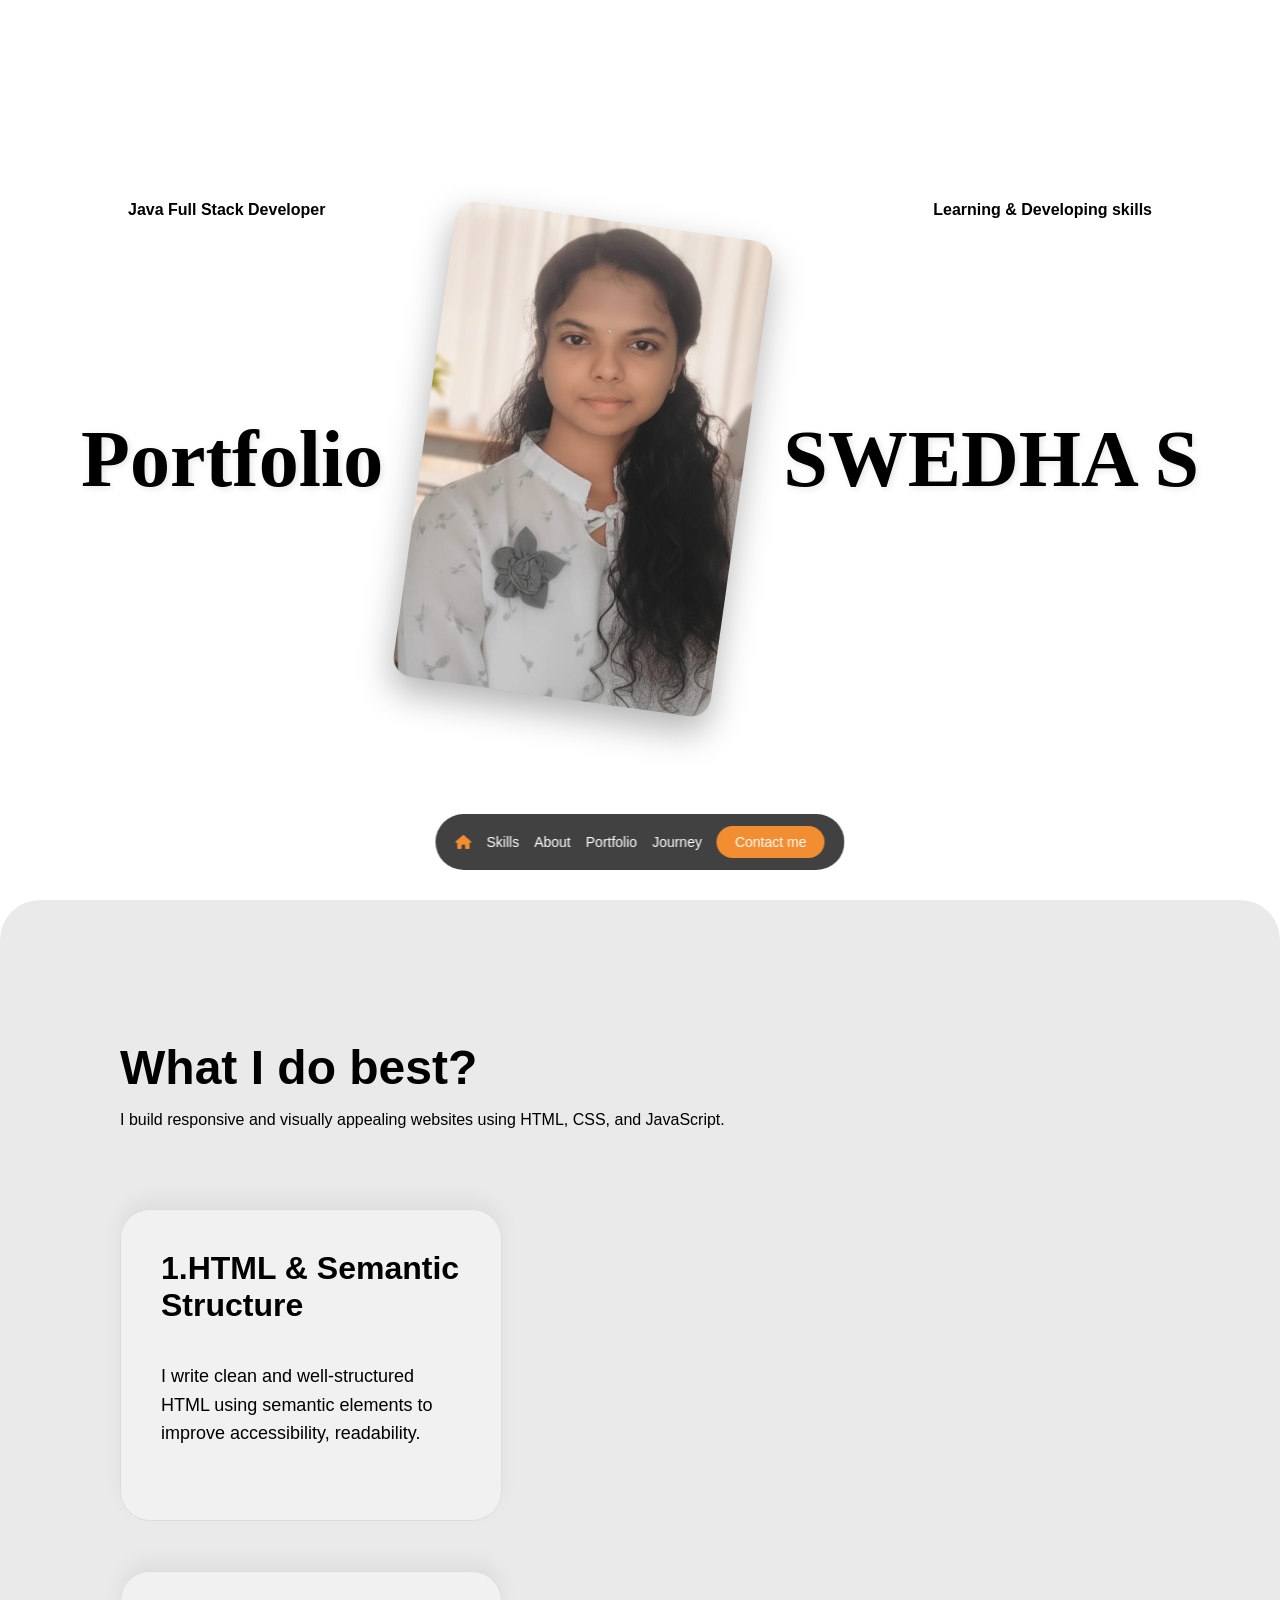
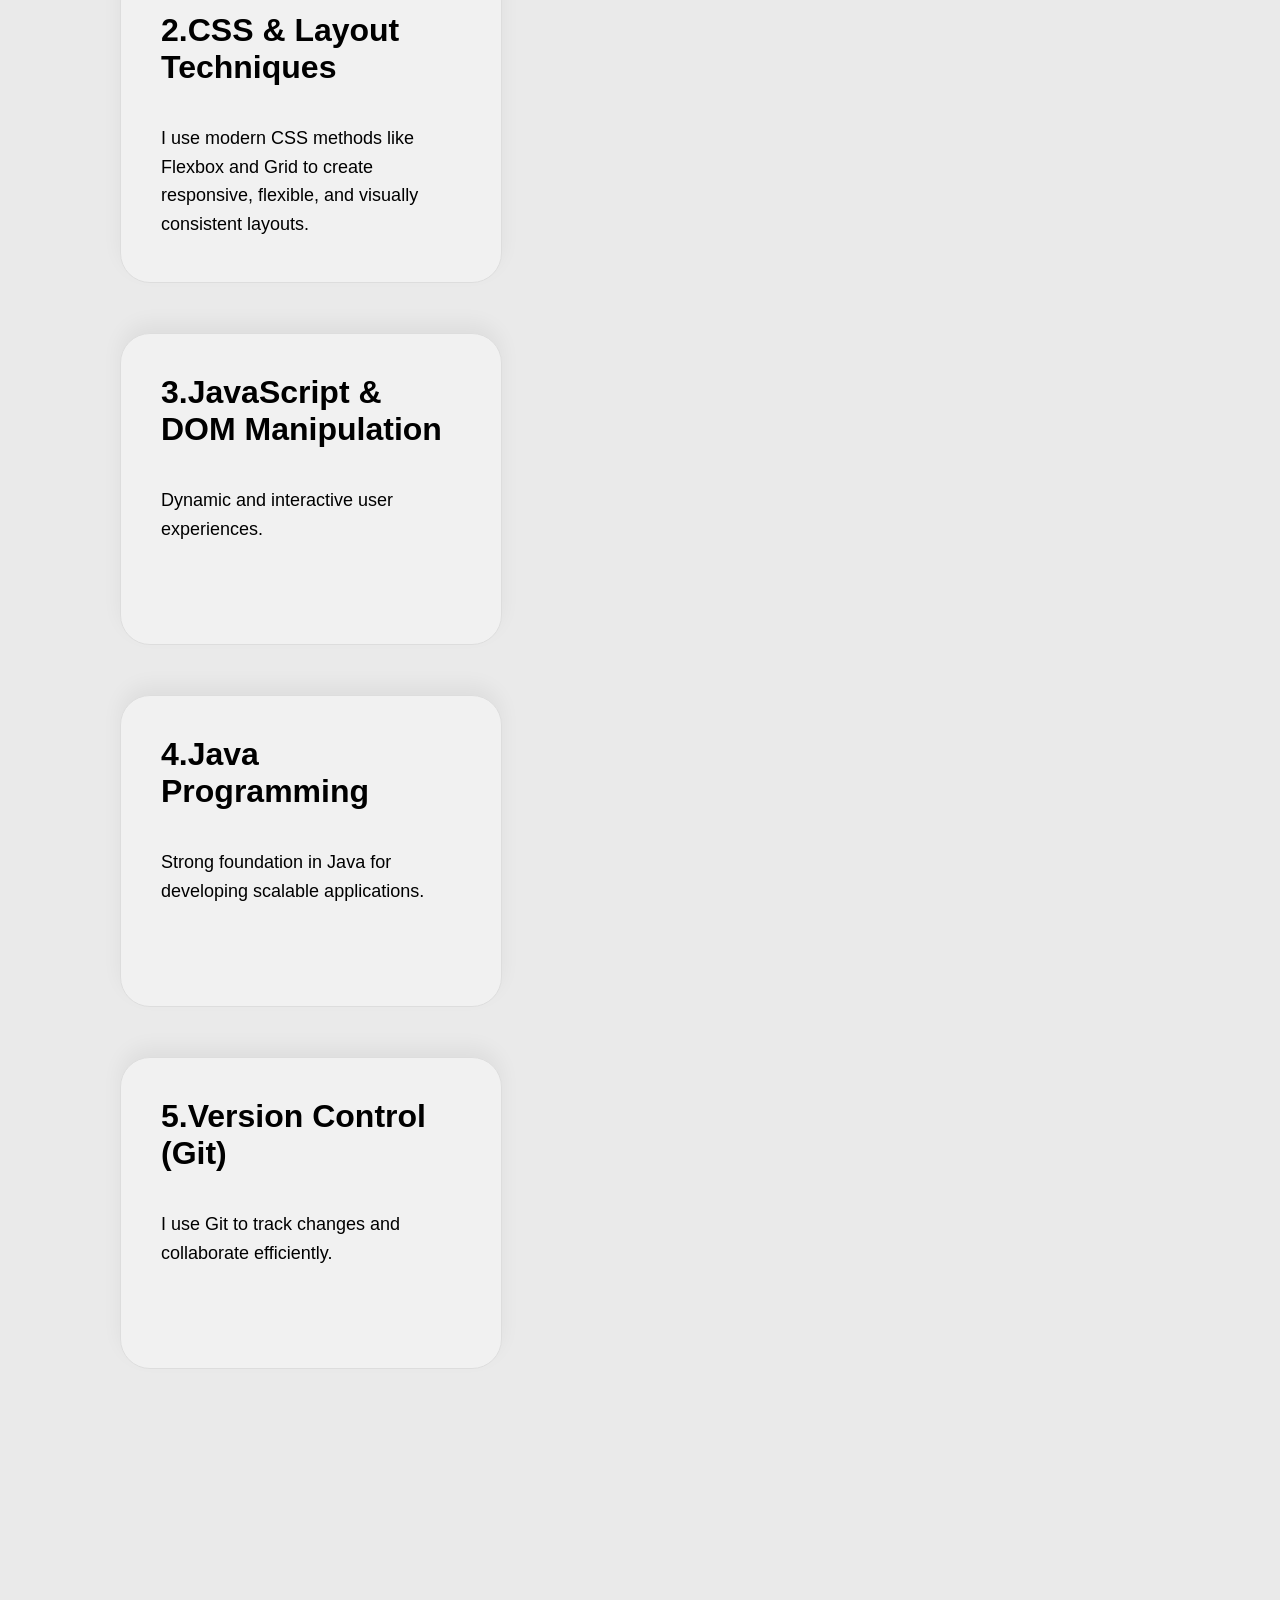
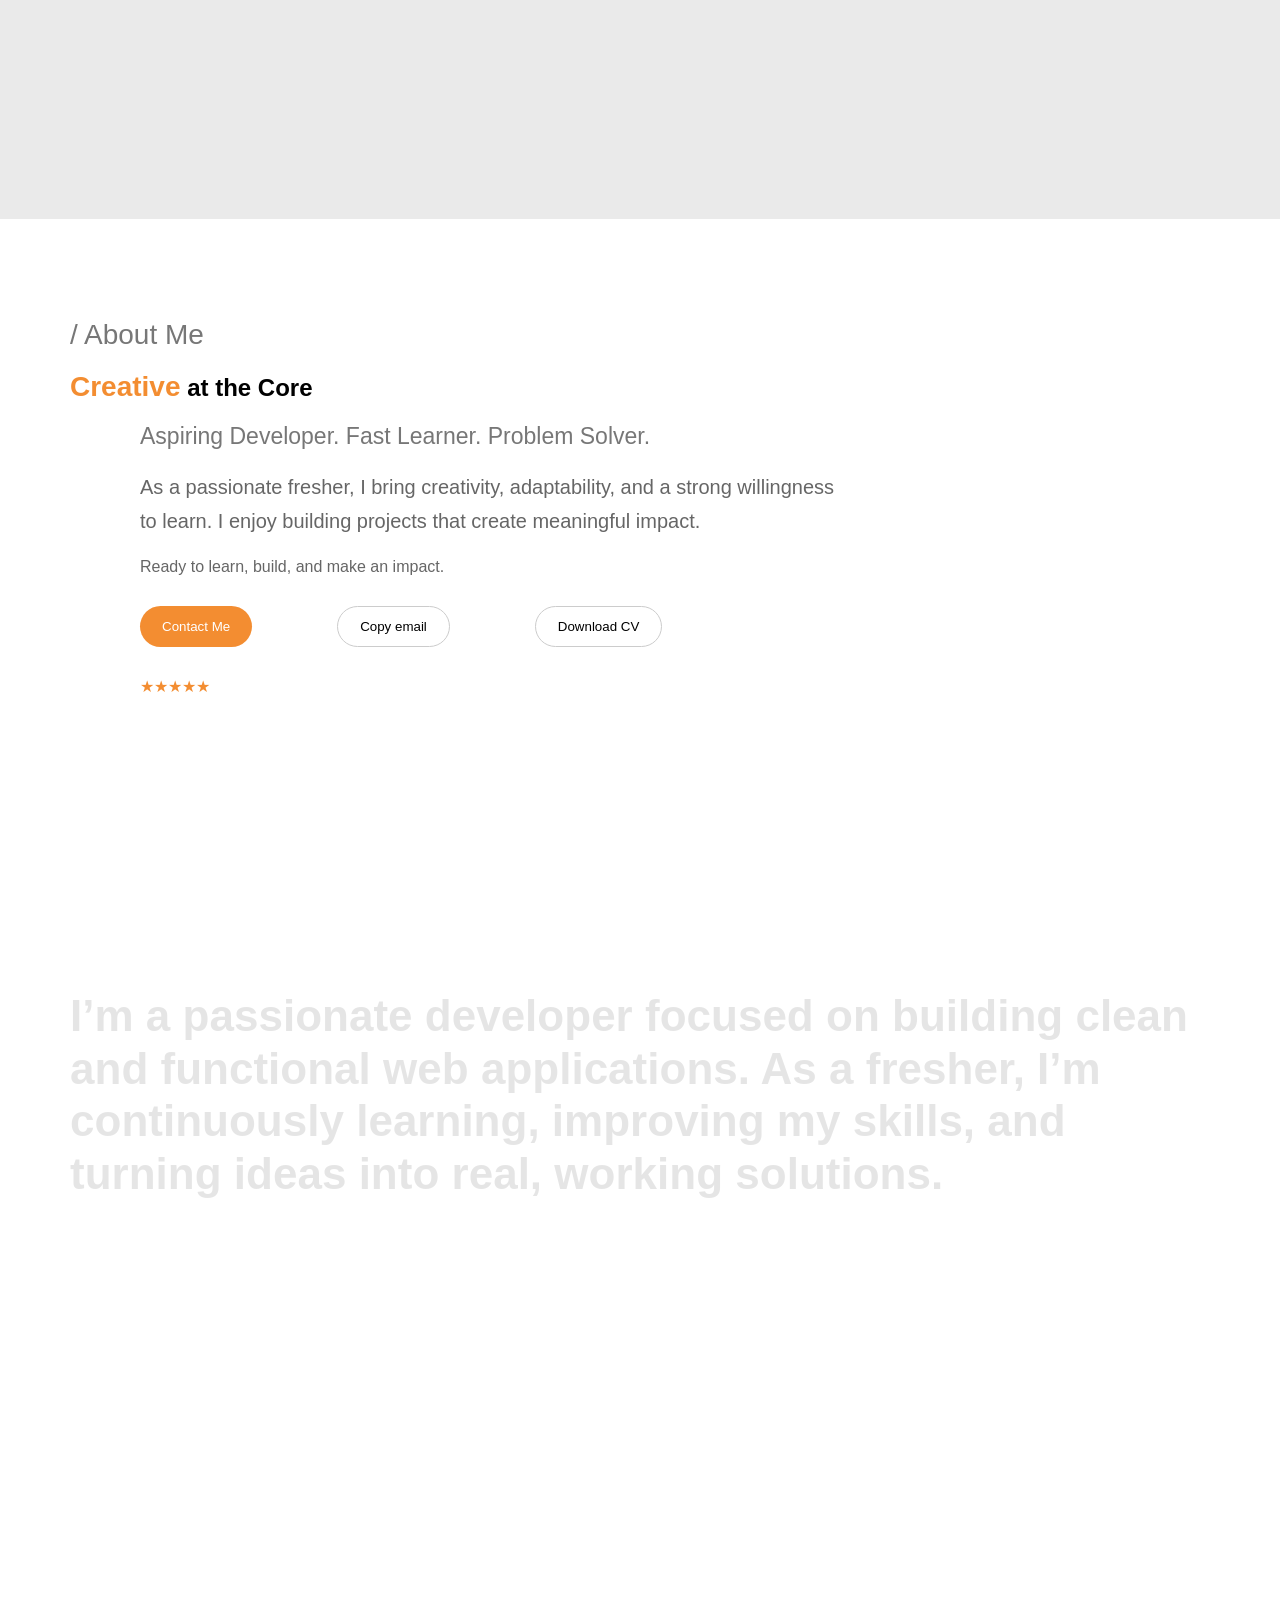
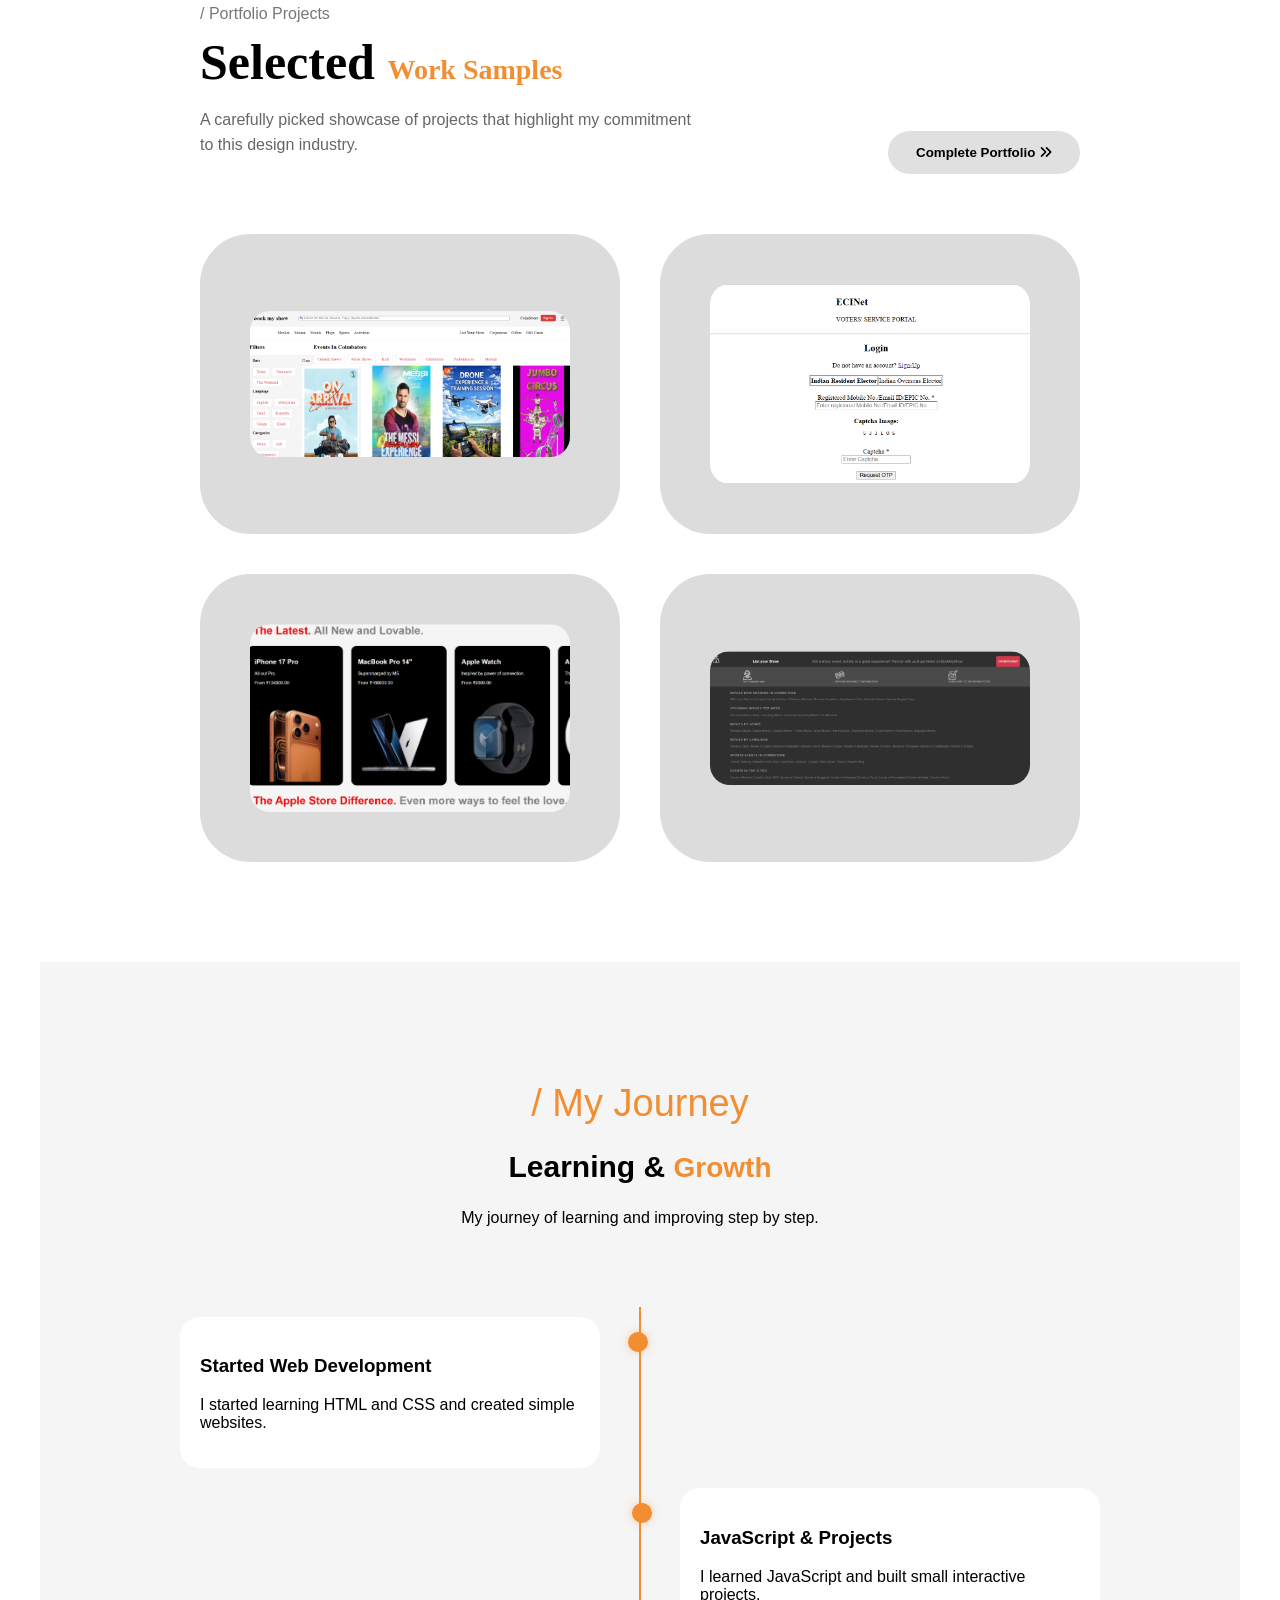
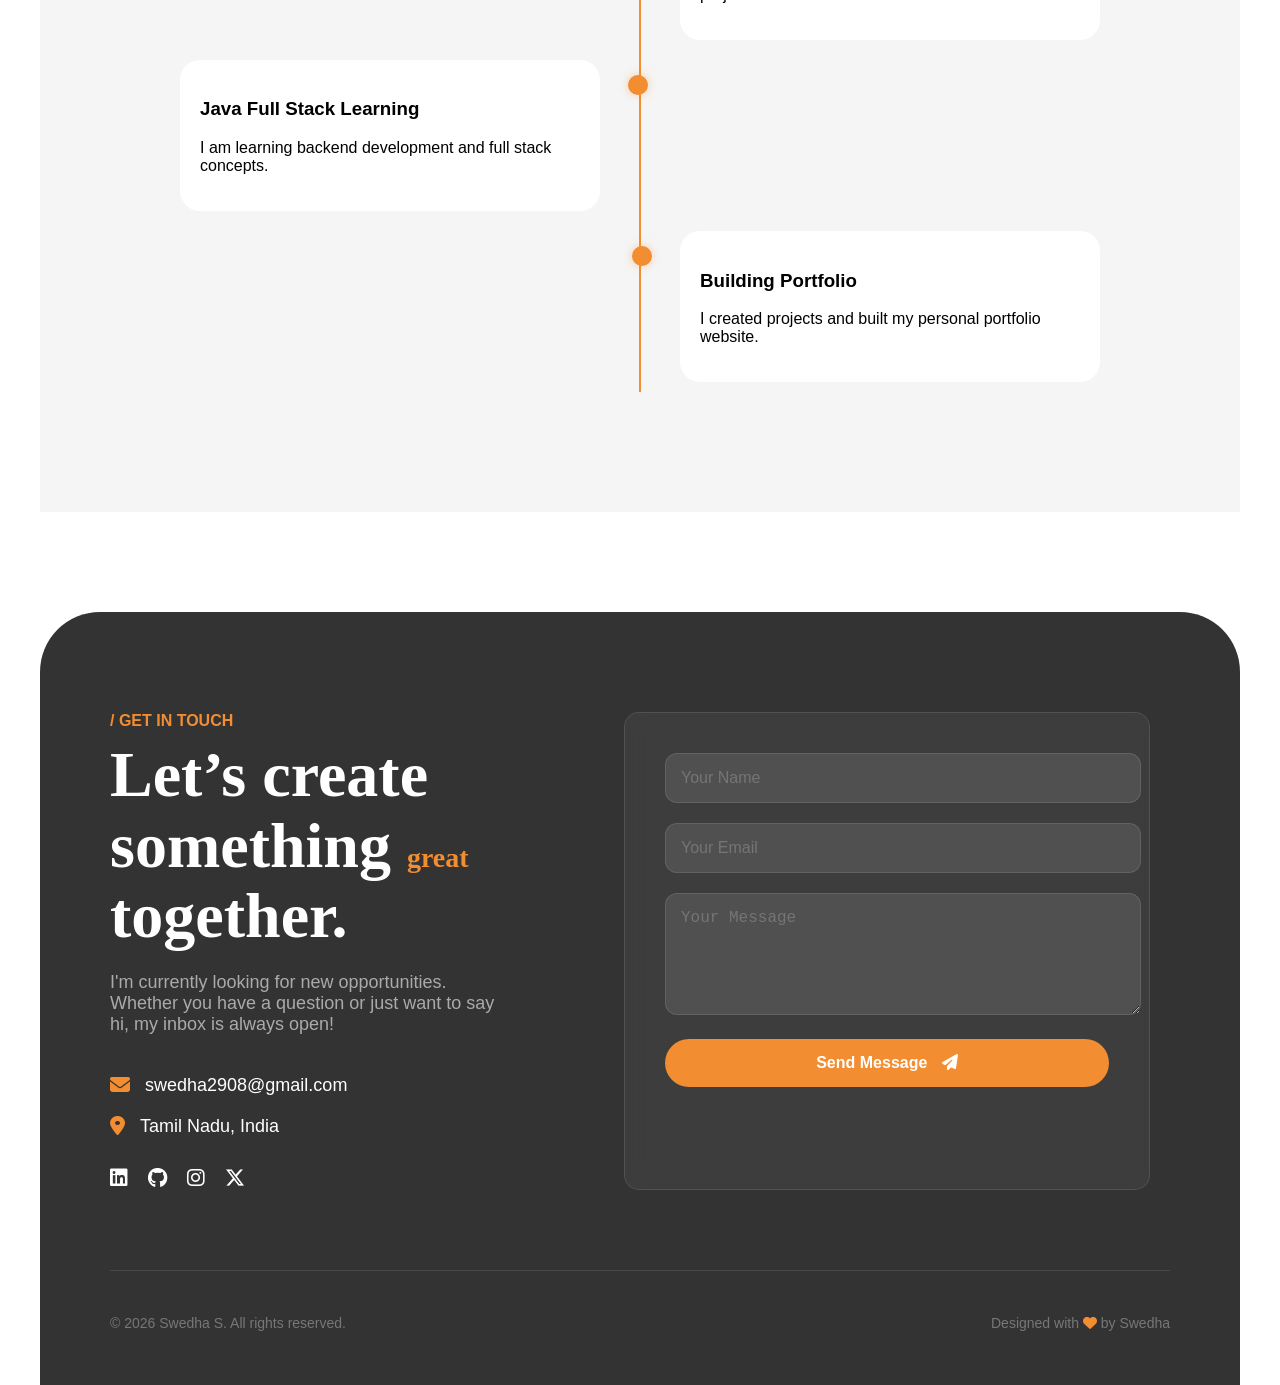
==== index.html @ 0324256f "change name to index" ====
<!DOCTYPE html>
<html lang="en">

<head>
    <meta charset="UTF-8">
    <meta name="viewport" content="width=device-width, initial-scale=1.0">
    <title>Portfolio | Swedha S</title>
    <link rel="stylesheet" href="https://cdnjs.cloudflare.com/ajax/libs/font-awesome/6.5.0/css/all.min.css">
    <link rel="stylesheet" href="Portfolio.css">
</head>

<body>

    <nav>
        <a href=""><i class="fa-solid fa-house" style="color:#f38d31;"></i></a>
        <a href="#skills-container">Skills</a>
        <a href="#about-section">About</a>
        <a href="#projects-section">Portfolio</a>
        <a href="#journey-section">Journey</a>
        <a href="#contact-section" class="contact">Contact me</a>
    </nav>

    <div id="hero">
        <video autoplay muted loop class="bg-video">
            <source src="bgvideo.mp4" type="video/mp4">
        </video>
        <div class="top">
            <span>Java Full Stack Developer</span>
            <span>Learning & Developing skills</span>
        </div>

        <div class="row">
            <h1>Portfolio</h1>
            <div id="box">
                <div class="card-inner">
                    <div class="card-front">
                        <img src="profile.jpg" alt="Profile">
                    </div>
                    <div class="card-back">
                        <video autoplay muted loop playsinline>
                            <source src="video.mp4" type="video/mp4">
                        </video>
                    </div>
                </div>
            </div>
            <h1>SWEDHA S</h1>
        </div>
    </div>

    <div id="skills-container">
        <div class="intro-text">
            <h2>What I do best?</h2>
            <p>I build responsive and visually appealing websites using HTML, CSS, and JavaScript.</p>
        </div>

        <div class="card">
            <h3>1.HTML & Semantic Structure</h3>
            <p>I write clean and well-structured HTML using semantic elements to improve accessibility, readability.</p>
        </div>
        <div class="card">
            <h3>2.CSS & Layout Techniques</h3>
            <p>I use modern CSS methods like Flexbox and Grid to create responsive, flexible, and visually consistent
                layouts.</p>
        </div>
        <div class="card">
            <h3>3.JavaScript & DOM Manipulation</h3>
            <p>Dynamic and interactive user experiences.</p>
        </div>
        <div class="card">
            <h3>4.Java Programming</h3>
            <p>Strong foundation in Java for developing scalable applications.</p>
        </div>
        <div class="card">
            <h3>5.Version Control (Git)</h3>
            <p>I use Git to track changes and collaborate efficiently.</p>
        </div>

        <div style="height: 300px;"></div>
    </div>

    <div id="about-section">
        <div class="about-small">/ About Me</div>
        <h2><span class="orange">Creative</span> at the Core</h2>
        <div class="about-sub">Aspiring Developer. Fast Learner. Problem Solver.</div>
        <p class="about-desc">
            As a passionate fresher, I bring creativity, adaptability, and a strong willingness to learn.
            I enjoy building projects that create meaningful impact.
        </p>
        <p class="about-last">Ready to learn, build, and make an impact.</p>
        <div class="about-buttons">
            <button class="primary-btn">Contact Me</button>
            <button class="outline-btn">Copy email</button>
            <button class="outline-btn">Download CV</button>
        </div>
        <div class="stars">★★★★★</div>
    </div>

    <div class="reveal-container">
        <p class="reveal-text" id="revealText">
            I’m a passionate developer focused on building clean and functional web applications.
            As a fresher, I’m continuously learning, improving my skills, and turning ideas into real, working
            solutions.
        </p>
    </div>

    <div id="projects-section">
        <div class="projects-header">
            <div>
                <div style="color: #777; margin-bottom: 10px; font-weight: 500;">/ Portfolio Projects</div>
                <h2>Selected <span class="orange">Work Samples</span></h2>
                <p style="color: #666; max-width: 500px; line-height: 1.6;">A carefully picked showcase of projects that
                    highlight my commitment to this design industry.</p>
            </div>
            <button class="projects-btn">Complete Portfolio <i class="fa-solid fa-angles-right"></i></button>
        </div>

        <div class="projects-grid">
            <div class="project-card"><img src="img3.png" alt="Work Sample"></div>
            <div class="project-card"><img src="img2.png" alt="Work Sample"></div>
            <div class="project-card"><img src="img1.png" alt="Work Sample"></div>
            <div class="project-card"><img src="img4.png" alt="Work Sample"></div>
        </div>
    </div>

    <div id="journey-section">
        <div class="journey-header">
            <div style="color: #f38d31; font-size: 38px; margin-bottom: 10px;">/ My Journey</div>
            <h2>Learning & <span class="orange">Growth</span></h2>
            <p>My journey of learning and improving step by step.</p>
        </div>

        <div class="timeline" id="mainTimeline">
            <div class="timeline-item left">
                <div class="circle"></div>
                <div class="content">
                    <h3>Started Web Development</h3>
                    <p>I started learning HTML and CSS and created simple websites.</p>
                </div>
            </div>

            <div class="timeline-item right">
                <div class="circle"></div>
                <div class="content">
                    <h3>JavaScript & Projects</h3>
                    <p>I learned JavaScript and built small interactive projects.</p>
                </div>
            </div>

            <div class="timeline-item left">
                <div class="circle"></div>
                <div class="content">
                    <h3>Java Full Stack Learning</h3>
                    <p>I am learning backend development and full stack concepts.</p>
                </div>
            </div>

            <div class="timeline-item right">
                <div class="circle"></div>
                <div class="content">
                    <h3>Building Portfolio</h3>
                    <p>I created projects and built my personal portfolio website.</p>
                </div>
            </div>
        </div>
    </div>

    <footer id="contact-section">
        <div class="contact-container">
            <div class="contact-info">
                <div style="color: #f38d31; font-weight: 600; margin-bottom: 10px;">/ GET IN TOUCH</div>
                <h2>Let’s create something <span class="orange">great</span> together.</h2>
                <p>I'm currently looking for new opportunities. Whether you have a question or just want to say hi, my
                    inbox is always open!</p>

                <ul class="contact-details">
                    <li><i class="fa-solid fa-envelope"></i> swedha2908@gmail.com</li>
                    <li><i class="fa-solid fa-location-dot"></i> Tamil Nadu, India</li>
                </ul>

                <div class="social-links" style="margin-top: 30px;">
                    <a href="#"><i class="fa-brands fa-linkedin"></i></a>
                    <a href="#"><i class="fa-brands fa-github"></i></a>
                    <a href="#"><i class="fa-brands fa-instagram"></i></a>
                    <a href="#"><i class="fa-brands fa-x-twitter"></i></a>
                </div>
            </div>

            <div class="contact-form">
                <form>
                    <div class="form-group">
                        <input type="text" placeholder="Your Name" required>
                    </div>
                    <div class="form-group">
                        <input type="email" placeholder="Your Email" required>
                    </div>
                    <div class="form-group">
                        <textarea rows="5" placeholder="Your Message" required></textarea>
                    </div>
                    <button type="submit" class="submit-btn">Send Message <i class="fa-solid fa-paper-plane"
                            style="margin-left: 10px;"></i></button>
                </form>
            </div>
        </div>

        <div class="footer-bottom">
            <p>&copy; 2026 Swedha S. All rights reserved.</p>
            <p>Designed with <i class="fa-solid fa-heart" style="color: #f38d31;"></i> by Swedha</p>
        </div>
    </footer>

    <script>
        //profile
        const box = document.getElementById("box");
        const inner = box.querySelector(".card-inner");
        // REVEAL SETUP (OUTSIDE SCROLL)
        const revealContainer = document.querySelector(".reveal-container");
        const revealText = document.getElementById("revealText");

        // PRE-PROCESS REVEAL TEXT(run only once)
        const originalText = revealText.textContent.trim();
        revealText.innerHTML = originalText.split("").map(char => `<span>${char}</span>`).join("");
        const characters = revealText.querySelectorAll("span");

        // ================= SCROLL =================
        window.addEventListener("scroll", () => {
            const s = window.scrollY;
            const stopPoint = 600;

            // PROFILE BOX ANIMATION
            const progress = Math.min(s / stopPoint, 1);
            const furtherProgress = Math.max(0, (s - stopPoint) / 1200);
            const revealTop = revealContainer.offsetTop;
            const maxTravelY = revealTop - (window.innerHeight / 2) - 250;

            const x = progress * 400;
            const y = Math.min((progress * 650) + (furtherProgress * 1200), maxTravelY);
            const scale = 1 - (progress * 0.4);
            const rotateZ = 8 - (progress * 8);
            const flipY = Math.min(furtherProgress * 400, 180);

            box.style.transform = `translate(${x}px, ${y}px) scale(${scale}) rotate(${rotateZ}deg)`;
            inner.style.transform = `rotateY(${flipY}deg)`;

            // TEXT REVEAL LOGIC
            const containerStart = revealTop - 500;
            const containerRange = revealContainer.offsetHeight;
            let revealPercent = (s - containerStart) / (containerRange * 0.7);
            revealPercent = Math.max(0, Math.min(1, revealPercent));

            const charsToHighlight = Math.floor(revealPercent * characters.length);
            characters.forEach((char, index) => {
                if (index < charsToHighlight) char.classList.add("active");
                else char.classList.remove("active");
            });
        });
    </script>

</body>

</html>
---- Portfolio.css ----
body {
     margin: 0;
     font-family: 'Segoe UI', Arial, sans-serif;
     background-color: white;
     overflow-x: hidden;
 }

 /* NAVIGATION */
 nav {
     position: fixed;
     bottom: 30px;
     left: 50%;
     transform: translateX(-50%);
     background: rgba(45, 45, 45, 0.9);
     backdrop-filter: blur(10px);
     padding: 12px 20px;
     border-radius: 50px;
     z-index: 1000;
     display: flex;
     align-items: center;
     gap: 15px;
 }

 nav a {
     color: white;
     text-decoration: none;
     font-size: 14px;
     font-weight: 500;
 }

 .contact {
     background: #f38d31;
     padding: 8px 18px;
     border-radius: 20px;
 }

 /* HERO SECTION */
 #hero {
     height: 100vh;
     display: flex;
     justify-content: center;
     align-items: center;
     flex-direction: column;
     position: relative;
     z-index: 10;
 }

 .bg-video {
     position: absolute;
     top: 50%;
     left: 50%;
     transform: translate(-50%, -50%);
     width: 100%;
     height: 100%;
     object-fit: cover;
     z-index: -1;
 }

 .top {
     position: static; 
     top: 25%;
     width: 80%;
     display: flex;
     justify-content: space-between;
     font-weight: bold;
 }

 h1 {
     font-family: Georgia, serif;
     text-shadow: 2px 2px 6px rgba(0, 0, 0, 0.1);
     font-size: 80px;
     margin: 0;
 }

 .row {
     display: flex;
     align-items: center;
     gap: 40px;
 }

 /* 3D BOX STYLES */
 #box {
     width: 320px;
     height: 480px;
     border-radius: 20px;
     position: relative;
     z-index: 999;
     perspective: 1200px;
     background: transparent;
 }

 .card-inner {
     position: relative;
     width: 100%;
     height: 100%;
     transform-style: preserve-3d;
     transition: transform 0.1s linear;
 }

 .card-front,
 .card-back {
     position: absolute;
     width: 100%;
     height: 100%;
     backface-visibility: hidden;
     border-radius: 20px;
     overflow: hidden;
     box-shadow: 0 15px 35px rgba(0, 0, 0, 0.3);
 }

 .card-front img {
     width: 100%;
     height: 100%;
     object-fit: cover;
 }

 .card-back {
     background: #000;
     transform: rotateY(180deg);
 }

 .card-back video {
     width: 100%;
     height: 100%;
     object-fit: cover;
 }

 /* SKILLS SECTION */
 #skills-container {
     background: #eaeaea;
     border-radius: 40px 40px 0 0;
     padding: 100px 50px;
     position: relative;
     z-index: 1;
 }

 .intro-text {
     margin-left: 70px;
     max-width: 800px;
     margin-bottom: 80px;
 }

 .intro-text h2 {
     font-size: 48px;
     margin-bottom: 10px;
 }

 /* STICKY CARDS */
 .card {
     margin-left: 70px;
     position: sticky;
     top: 50px;
     background: white;
     border: 1px solid #ddd;
     border-radius: 30px;
     padding: 40px;
     margin-bottom: 50px;
     height: 230px;
     width: 300px;
     display: flex;
     flex-direction: column;
     justify-content: flex-start;
     gap: 20px;
     box-shadow: 0 -10px 20px rgba(0, 0, 0, 0.05);
 }

 .card h3 {
     font-size: 32px;
     margin: 0;
     color: black;
 }

 .card p {
     font-size: 18px;
     line-height: 1.6;
 }

 .card:nth-child(2) {
     background: #f1f1f1;
     top: 70px;
 }

 .card:nth-child(3) {
     background: #f1f1f1;
     top: 90px;
 }

 .card:nth-child(4) {
     background: #f1f1f1;
     top: 110px;
 }

 .card:nth-child(5) {
     background: #f1f1f1;
     top: 130px;
 }

 .card:nth-child(6) {
     background: #f1f1f1;
     top: 150px;
 }

 #about-section {
     padding: 100px 70px;
 }

 .about-small {
     font-size: 28px;
     color: #777;
     margin-bottom: 20px;
 }

 .about-section h2 {
     margin-left: 70px;
     font-size: 52px;
     margin: 0;
 }

 .orange {
     font-size: 28px;
     color: #f38d31;
 }

 .about-sub {
     margin-left: 70px;
     margin-top: 15px;
     color: #777;
     font-size: 23px;
 }

 .about-desc {
     font-size: 20px;
     margin-left: 70px;
     margin-top: 20px;
     max-width: 700px;
     line-height: 1.7;
     color: #666;
 }

 .about-last {
     margin-left: 70px;
     margin-top: 15px;
     color: #666;
 }

 .about-buttons {
     margin-top: 30px;
     display: flex;
     gap: 15px;
     flex-wrap: wrap;
 }

 .primary-btn {
     margin-left: 70px;
     background: #f38d31;
     border: none;
     color: white;
     padding: 12px 22px;
     border-radius: 30px;
     cursor: pointer;
 }

 .outline-btn {
     margin-left: 70px;
     background: white;
     border: 1px solid #ccc;
     padding: 12px 22px;
     border-radius: 30px;
     cursor: pointer;
 }

 .stars {
     margin-left: 70px;
     margin-top: 30px;
     color: #f38d31;
 }


 /* REVEAL SECTION STYLES */
 .reveal-container {
     padding: 150px 70px;
     min-height: 51vh;
 }

 .reveal-text {
     font-size: 44px;
     line-height: 1.2;
     font-weight: 600;
     font-family: 'Segoe UI', sans-serif;
     color: rgba(0, 0, 0, 0.1);
 }

 .reveal-text span {
     transition: color 0.1s linear;
 }

 .reveal-text span.active {
     color: #000;
 }

 /* PROJECTS SECTION */
 #projects-section {
     margin-left: 200px;
     margin-right: 200px;
     position: relative;
     z-index: 5;
     margin-top: 50px;
 }

 .projects-header {
     margin-bottom: 60px;
     display: flex;
     justify-content: space-between;
     align-items: flex-end;
 }

 .projects-header h2 {
     font-size: 50px;
     margin: 10px 0;
     font-family: Georgia, serif;
 }

 .projects-btn {
     background: #e0e0e0;
     border: none;
     padding: 14px 28px;
     border-radius: 40px;
     cursor: pointer;
     font-weight: 600;
     transition: background 0.3s;
 }

 .projects-grid {
     display: grid;
     grid-template-columns: repeat(2, 1fr);
     gap: 40px;
 }

 .project-card {
     background: #dcdcdc;
     border-radius: 50px;
     padding: 50px;
     display: flex;
     justify-content: center;
     align-items: center;
     transition: transform 0.5s cubic-bezier(0.2, 1, 0.3, 1);
 }

 .project-card img {
     width: 100%;
     border-radius: 20px;
     filter: grayscale(10%);
     transition: filter 0.3s;
 }

 /* --- JOURNEY SECTION --- */
 #journey-section {
     margin-top: 100px;
     margin-right: 40px;
     margin-left: 40px;
     margin-bottom: 100px;
     padding: 120px 20px;
     background-color: whitesmoke;
     overflow: hidden;
 }

 .journey-header {
     text-align: center;
     margin-bottom: 80px;
 }

 .journey-header h2 {
     font-size: 30px;
 }

 .timeline {
     position: relative;
     max-width: 1000px;
     margin: 0 auto;
 }

 
 .timeline::after {
     content: '';
     position: absolute;
     width: 2px;
     background-color: #f38d31;
     top: 0;
     bottom: 0;
     left: 50%;
     margin-left: -1px;
     z-index: 1;
 }

 .timeline-item {
     padding: 10px 40px;
     position: relative;
     width: 50%;
     box-sizing: border-box;
     opacity: 1;
     transform: translateY(0);
     /* No scroll movement */
 }

 .timeline-item.left {
     left: 0;
     text-align: left;
 }

 .timeline-item.right {
     left: 50%;
     text-align: left;
 }


 .circle {
     position: absolute;
     width: 16px;
     height: 16px;
     background: #f38d31;
     border: 2px solid #f38d31;
     top: 25px;
     border-radius: 50%;
     z-index: 3;
     box-shadow: 0 0 10px rgba(243, 141, 49, 0.4);
 }

 .left .circle {
     right: -8px;
 }

 .right .circle {
     left: -8px;
 }

 .timeline-item .content {
     background: white;
     padding: 20px;
     border-radius: 20px;
     transition: background 0.3s;
 }

 .timeline-item:hover .content {
     box-shadow: 0 5px 15px rgba(0, 0, 0, 0.05);
 }

 /* CONTACT SECTION */
 #contact-section {
     margin-right: 40px;
     margin-left: 40px;
     background-color: #333333;
     color: white;
     padding: 100px 70px 40px 70px;
     border-radius: 60px 60px 0 0;
     margin-top: 100px;
 }

 .contact-container {
     display: flex;
     justify-content: space-between;
     gap: 50px;
     flex-wrap: wrap;
 }

 .contact-info {
     flex: 1;
     min-width: 300px;
 }

 .contact-info h2 {
     font-size: 64px;
     font-family: Georgia, serif;
     margin: 0 0 20px 0;
     line-height: 1.1;
 }

 .contact-info p {
     color: #aaa;
     font-size: 18px;
     max-width: 400px;
     margin-bottom: 40px;
 }

 .contact-details {
     list-style: none;
     padding: 0;
 }

 .contact-details li {
     margin-bottom: 20px;
     display: flex;
     align-items: center;
     gap: 15px;
     font-size: 18px;
 }

 .contact-details i {
     color: #f38d31;
     font-size: 20px;
 }

 /* Form Styling */
 .contact-form {
     margin-left: 20px;
     margin-right: 20px;
     flex: 1;
     min-width: 300px;
     background: rgba(255, 255, 255, 0.05);
     padding: 40px;
     border-radius: 15px;
     backdrop-filter: blur(10px);
     border: 1px solid rgba(255, 255, 255, 0.1);
 }

 .form-group {
     margin-bottom: 20px;
 }

 .form-group input,
 .form-group textarea {

     width: 100%;
     padding: 15px;
     background: rgba(255, 255, 255, 0.1);
     border: 1px solid rgba(255, 255, 255, 0.1);
     border-radius: 12px;
     color: white;
     font-size: 16px;
     outline: none;
     transition: border 0.3s;
 }

 .form-group input:focus,
 .form-group textarea:focus {
     border-color: #f38d31;
 }

 .submit-btn {
     background: #f38d31;
     color: white;
     border: none;
     padding: 15px 40px;
     border-radius: 30px;
     font-weight: bold;
     cursor: pointer;
     font-size: 16px;
     width: 100%;
     transition: transform 0.3s, background 0.3s;
 }

 .submit-btn:hover {
     background: #ff9d47;
     transform: translateY(-3px);
 }

 /* Footer Bottom */
 .footer-bottom {
     margin-top: 80px;
     padding-top: 30px;
     border-top: 1px solid rgba(255, 255, 255, 0.1);
     display: flex;
     justify-content: space-between;
     align-items: center;
     color: #777;
     font-size: 14px;
 }

 .social-links {
     display: flex;
     gap: 20px;
 }

 .social-links a {
     color: white;
     font-size: 20px;
     transition: color 0.3s, transform 0.3s;
 }

 .social-links a:hover {
     color: #f38d31;
     transform: translateY(-5px);
 }

 /* 📱 MOBILE VIEW (PHONE) */
 @media (max-width: 768px) {

     body {
         overflow-x: hidden;
     }

     /* NAV */
     nav {
         bottom: 15px;
         padding: 10px 15px;
         gap: 10px;
     }

     nav a {
         font-size: 12px;
     }

     /* HERO */
     h1 {
         font-size: 40px;
         text-align: center;
     }

     .top {
         flex-direction: column;
         align-items: center;
         gap: 10px;
         top: 15%;
     }

     .row {
         flex-direction: column;
         gap: 20px;
     }

     #box {
         width: 220px;
         height: 320px;
     }

     /* SKILLS */
     #skills-container {
         padding: 60px 20px;
     }

     .intro-text {
         margin-left: 0;
         text-align: center;
     }

     .intro-text h2 {
         font-size: 32px;
     }

     .card {
         margin-left: 0;
         width: 100%;
         height: auto;
         position: relative;
         top: 0;
     }

     /* ABOUT */
     #about-section,
     .about-section h2,
     .about-sub,
     .about-desc,
     .about-last,
     .primary-btn,
     .outline-btn,
     .stars {
         margin-left: 0;
         text-align: center;
     }

     .about-section h2 {
         font-size: 36px;
     }

     .about-desc {
         font-size: 16px;
     }

     .about-buttons {
         justify-content: center;
     }

     /* REVEAL */
     .reveal-container {
         padding: 80px 20px;
     }

     .reveal-text {
         font-size: 28px;
     }

     /* PROJECTS */
     #projects-section {
         margin: 20px;
     }

     .projects-header {
         flex-direction: column;
         gap: 20px;
     }

     .projects-header h2 {
         font-size: 32px;
     }

     .projects-grid {
         grid-template-columns: 1fr;
     }

     /* JOURNEY */
     .timeline::after {
         left: 20px;
     }

     .timeline-item {
         width: 100%;
         padding-left: 50px;
         text-align: left;
     }

     .timeline-item.left,
     .timeline-item.right {
         left: 0;
     }

     .circle {
         left: 12px !important;
         right: auto;
     }

     /* CONTACT */
     #contact-section {
         padding: 60px 20px;
     }

     .contact-container {
         flex-direction: column;
     }

     .contact-info h2 {
         font-size: 36px;
     }

     .contact-form {
         padding: 20px;
     }

     /* FOOTER */
     .footer-bottom {
         flex-direction: column;
         gap: 10px;
         text-align: center;
     }
 }
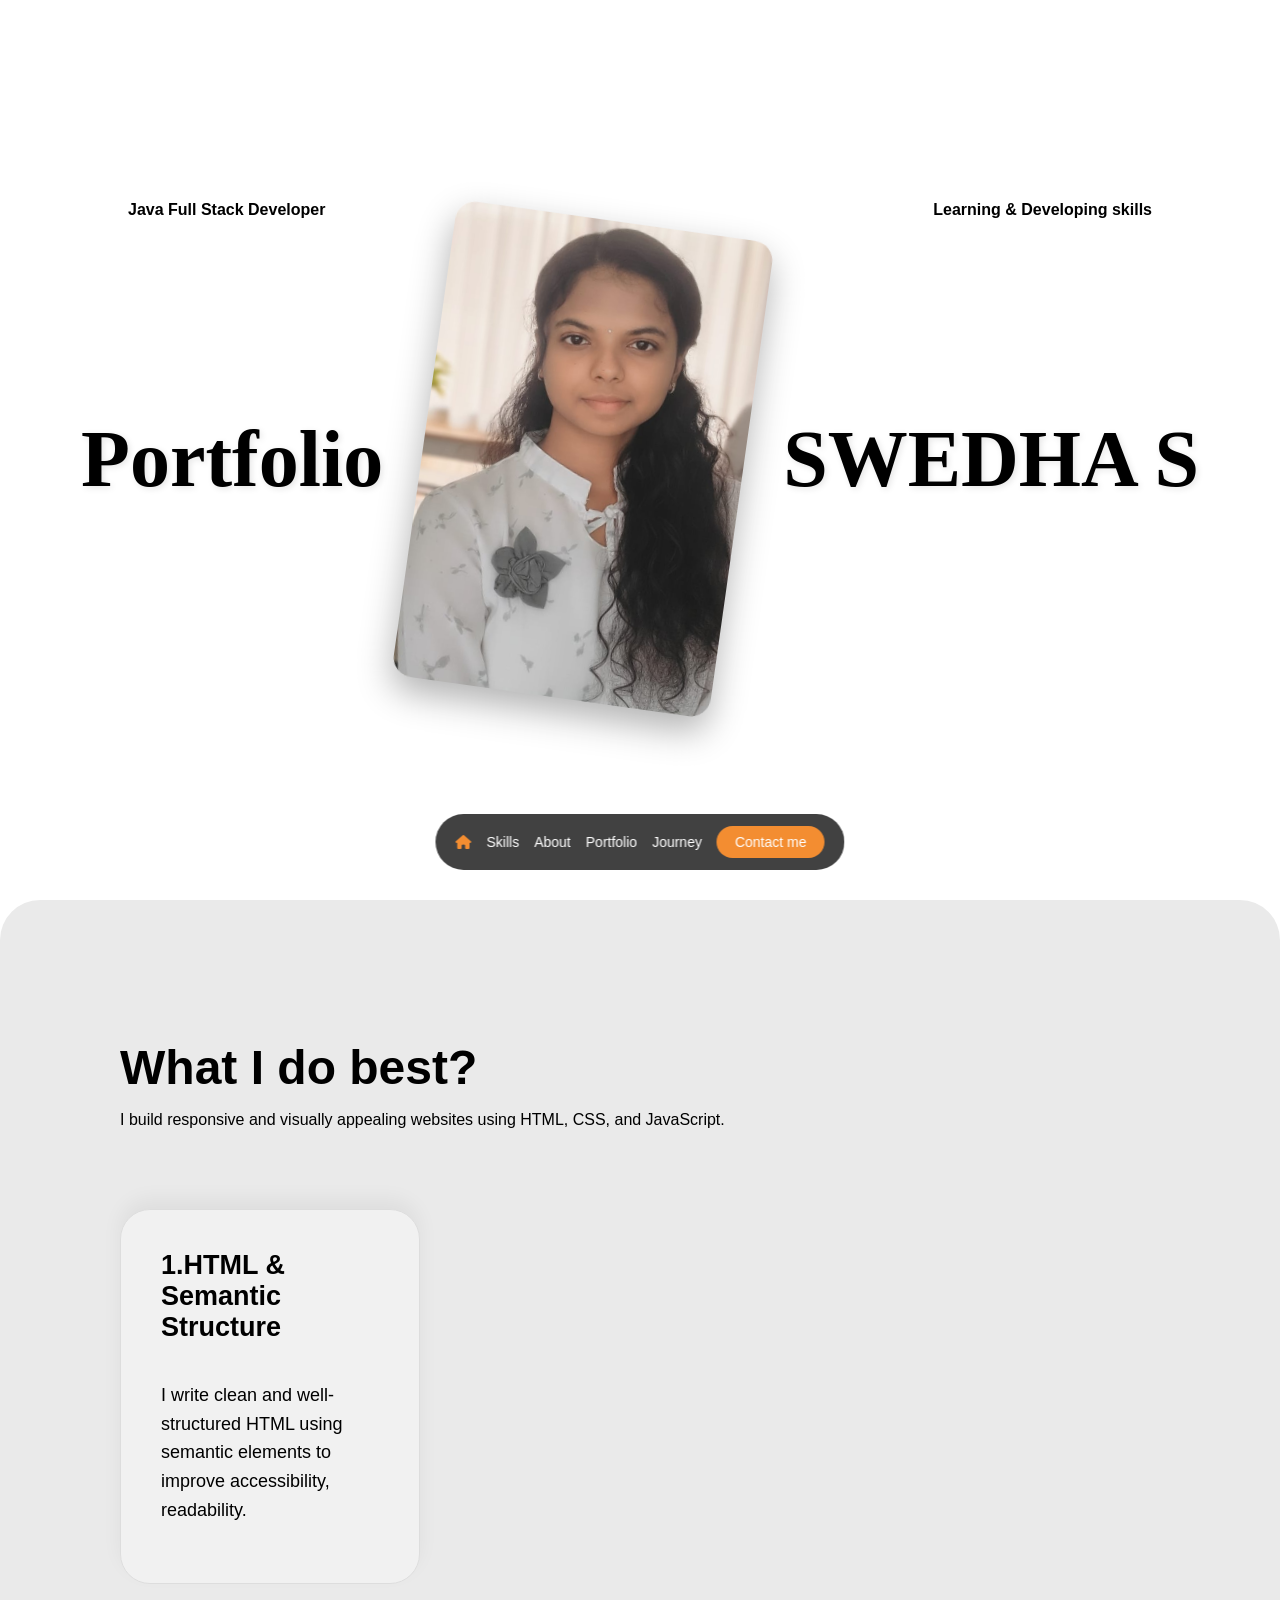
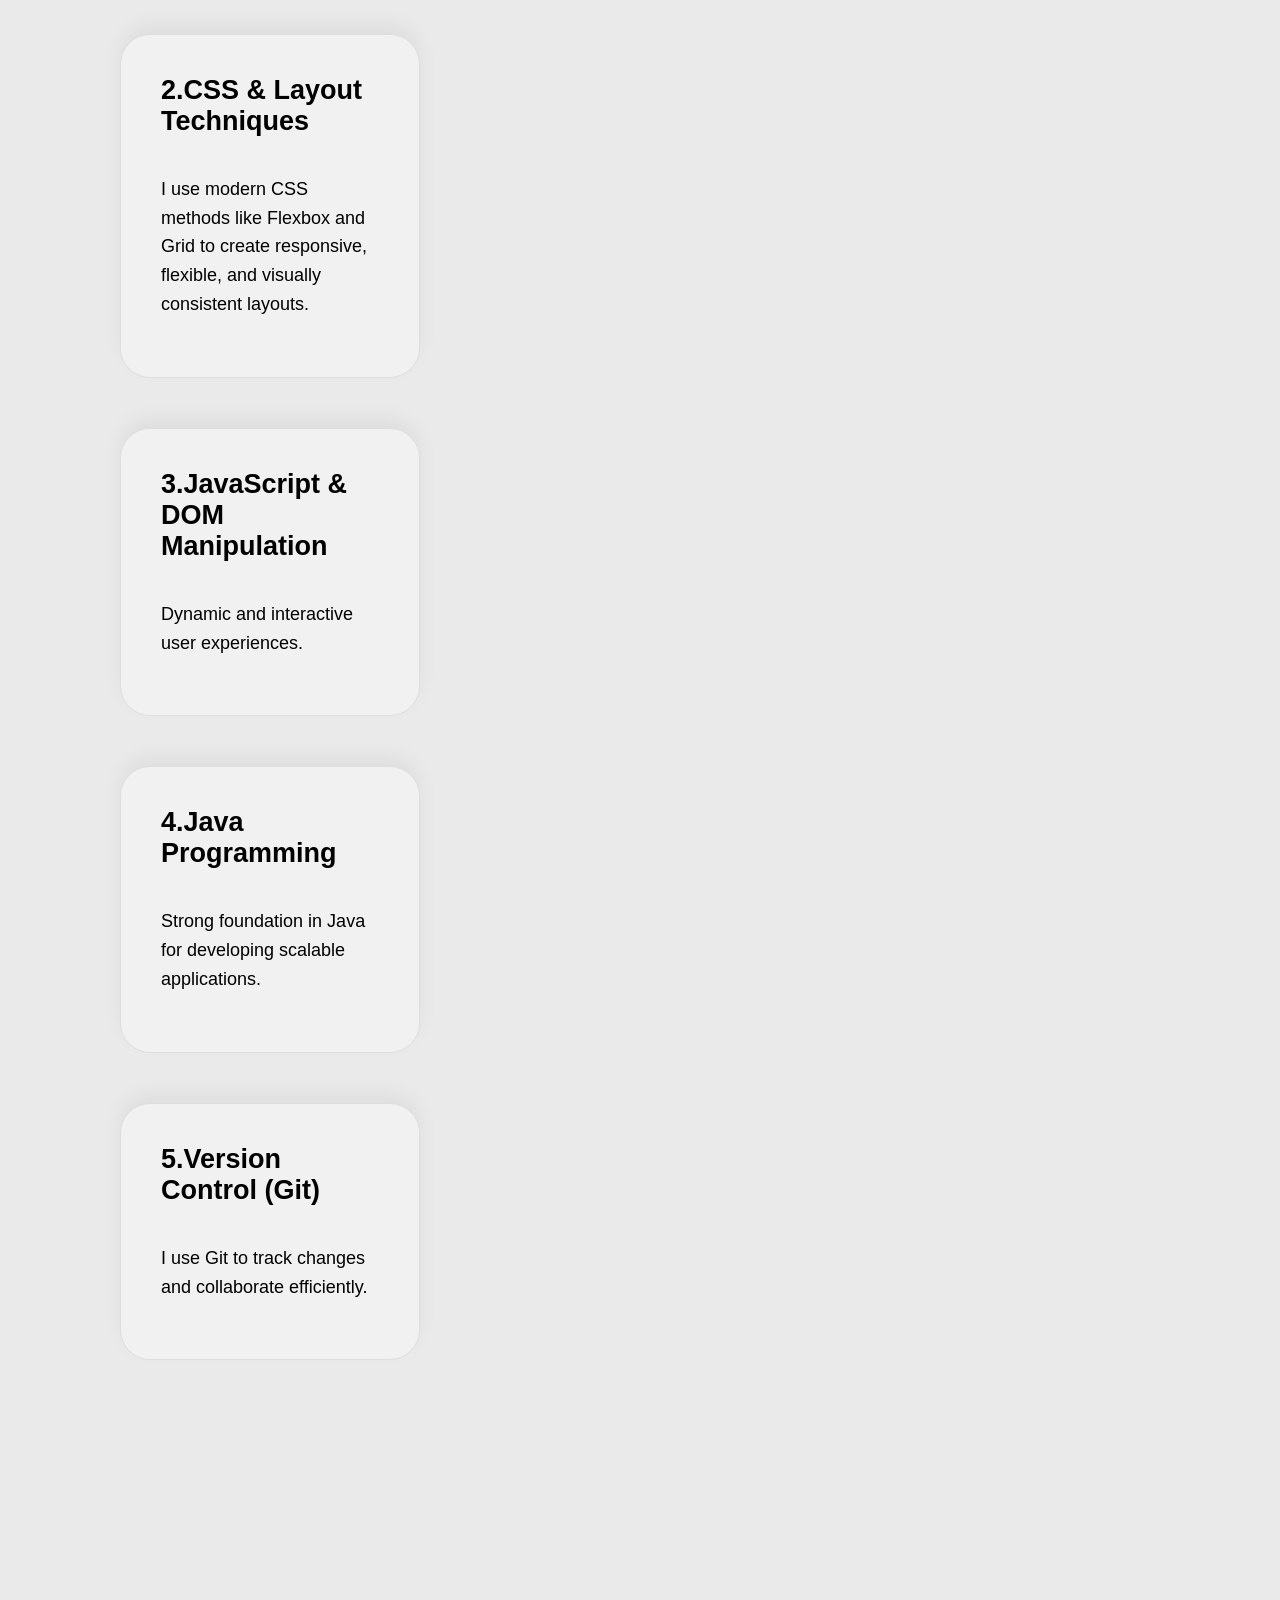
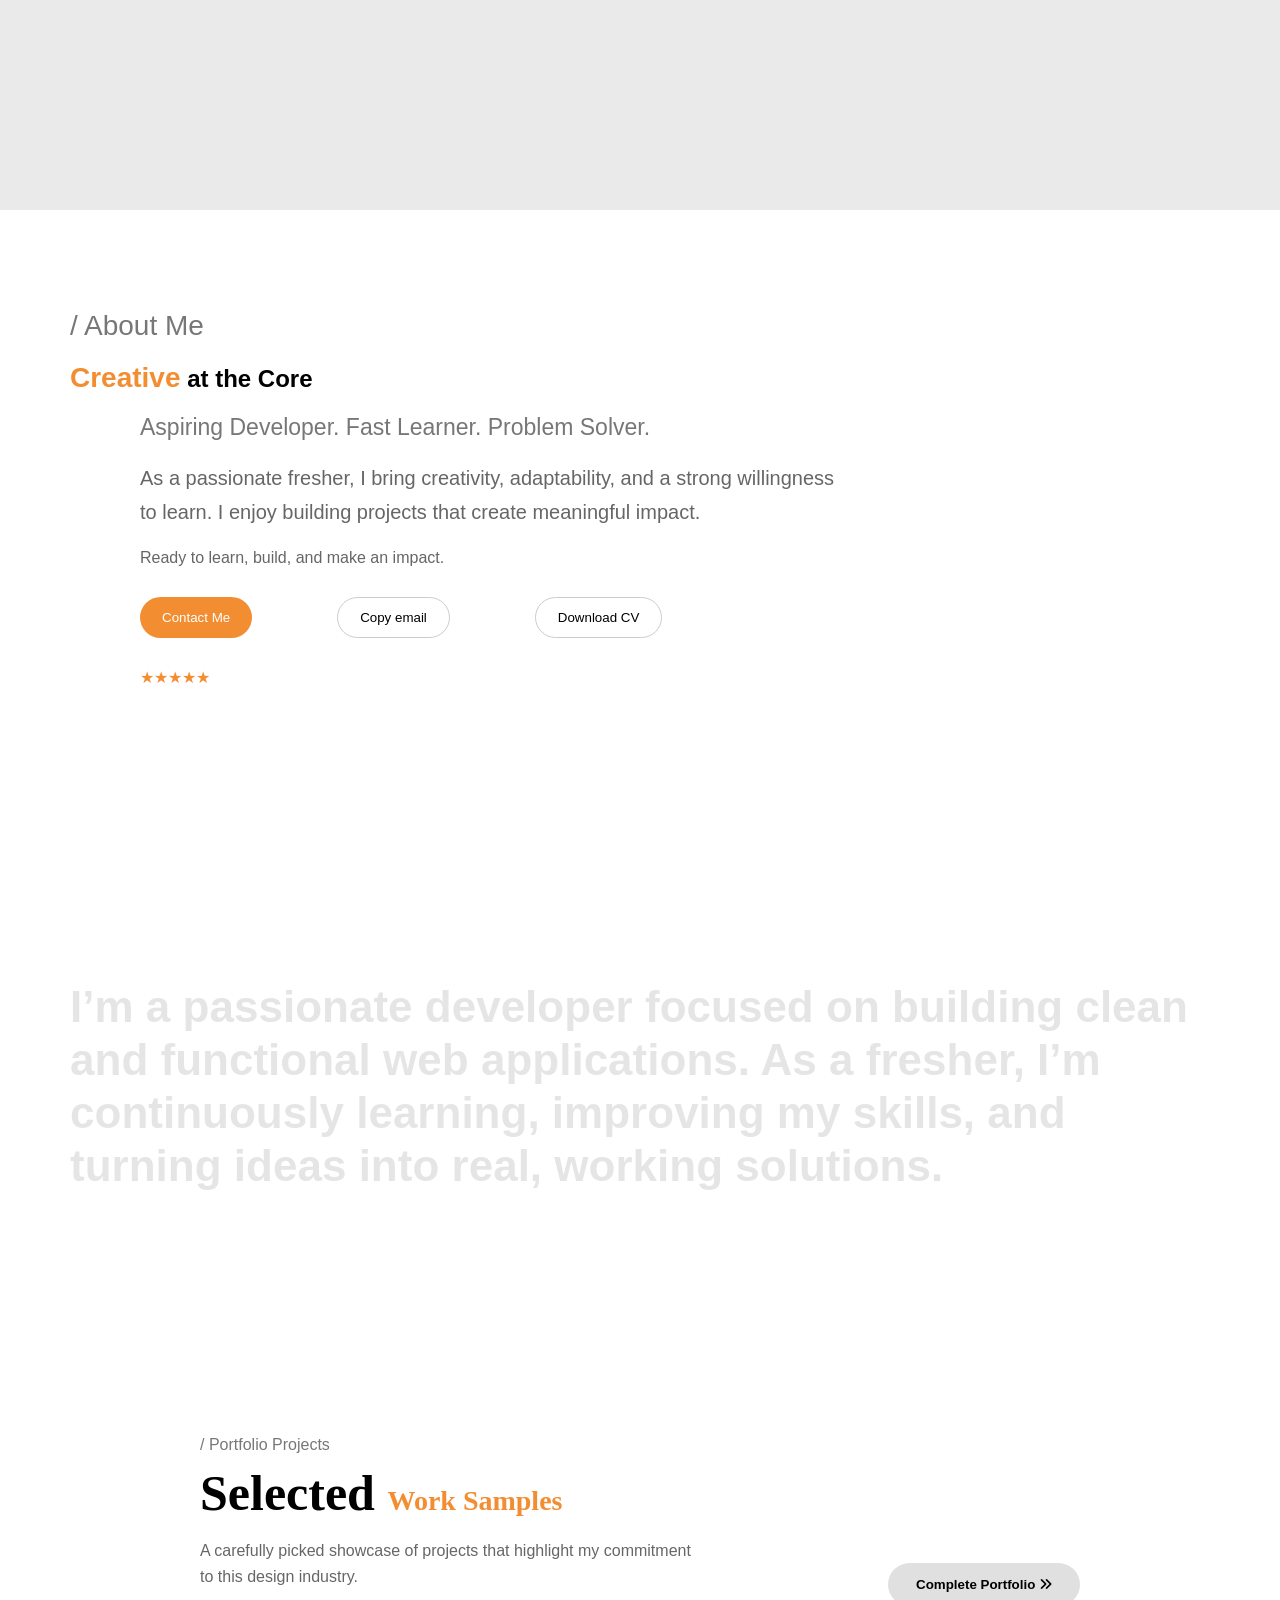
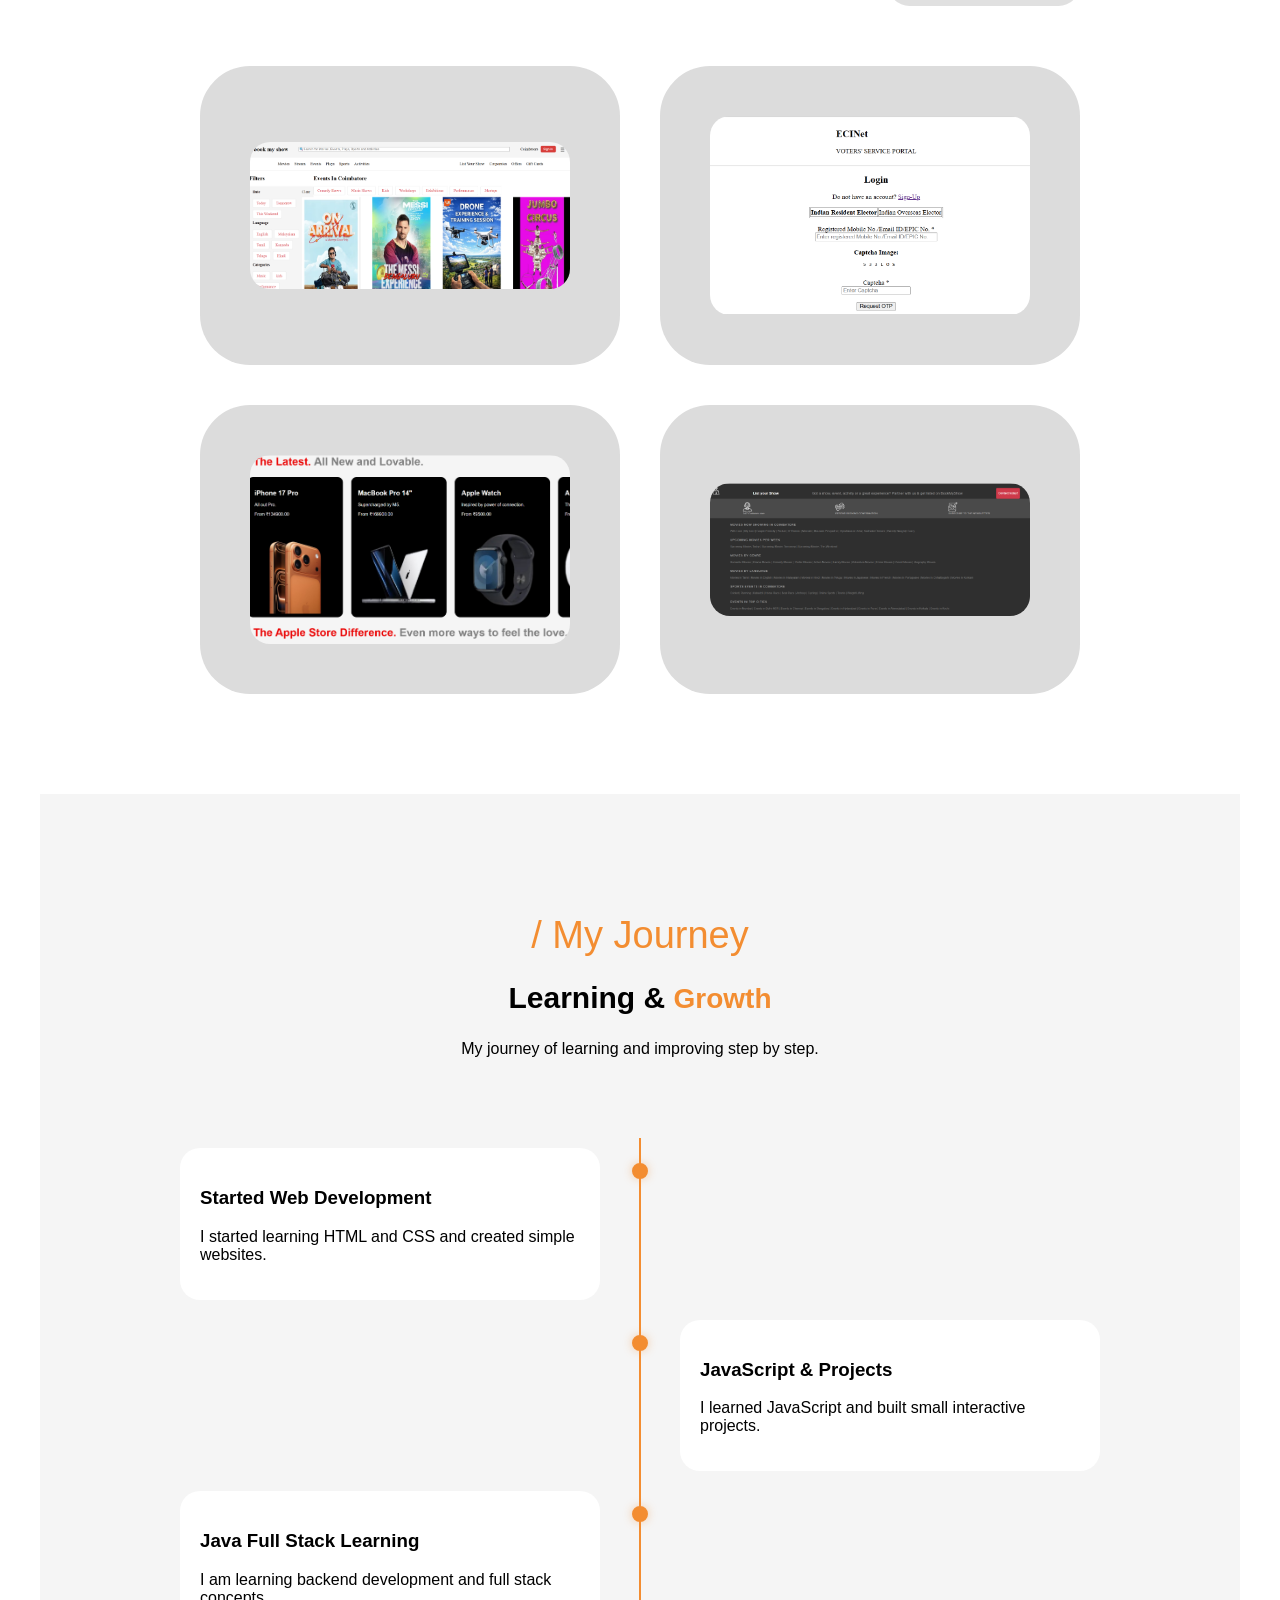
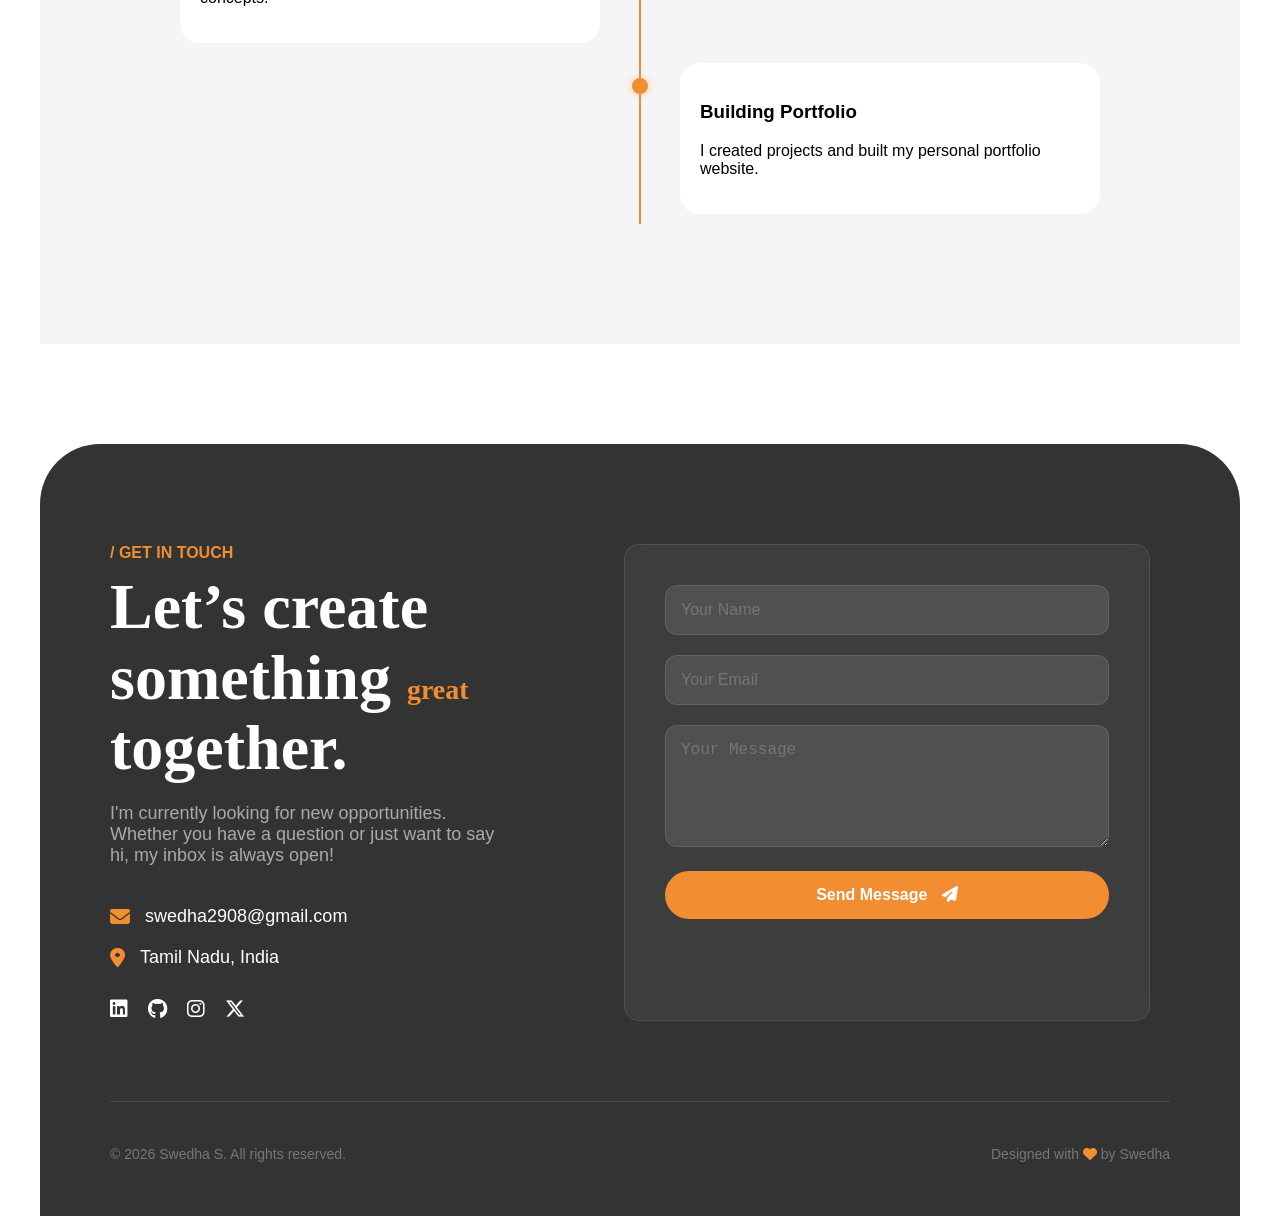
==== commit 00544ca4: "update" ====
--- a/index.html
+++ b/index.html
@@ -227,19 +227,26 @@
             const stopPoint = 600;
 
             // PROFILE BOX ANIMATION
-            const progress = Math.min(s / stopPoint, 1);
-            const furtherProgress = Math.max(0, (s - stopPoint) / 1200);
-            const revealTop = revealContainer.offsetTop;
-            const maxTravelY = revealTop - (window.innerHeight / 2) - 250;
-
-            const x = progress * 400;
-            const y = Math.min((progress * 650) + (furtherProgress * 1200), maxTravelY);
-            const scale = 1 - (progress * 0.4);
-            const rotateZ = 8 - (progress * 8);
-            const flipY = Math.min(furtherProgress * 400, 180);
-
-            box.style.transform = `translate(${x}px, ${y}px) scale(${scale}) rotate(${rotateZ}deg)`;
-            inner.style.transform = `rotateY(${flipY}deg)`;
+            if (window.innerWidth > 768) {
+                const progress = Math.min(s / stopPoint, 1);
+                const furtherProgress = Math.max(0, (s - stopPoint) / 1200);
+                const revealTop = revealContainer.offsetTop;
+                const maxTravelY = revealTop - (window.innerHeight / 2) - 250;
+
+                const x = progress * 400;
+                const y = Math.min((progress * 650) + (furtherProgress * 1200), maxTravelY);
+                const scale = 1 - (progress * 0.4);
+                const rotateZ = 8 - (progress * 8);
+                const flipY = Math.min(furtherProgress * 400, 180);
+
+
+                box.style.transform = `translate(${x}px, ${y}px) scale(${scale}) rotate(${rotateZ}deg)`;
+                inner.style.transform = `rotateY(${flipY}deg)`;
+            } else {
+                // Reset styles for Mobile/Tablet so it stays in the hero section
+                box.style.transform = "none";
+                inner.style.transform = "none";
+            }
 
             // TEXT REVEAL LOGIC
             const containerStart = revealTop - 500;
--- a/Portfolio.css
+++ b/Portfolio.css
@@ -155,7 +155,7 @@
      border-radius: 30px;
      padding: 40px;
      margin-bottom: 50px;
-     height: 230px;
+     height: auto;
      width: 300px;
      display: flex;
      flex-direction: column;
@@ -165,7 +165,7 @@
  }
 
  .card h3 {
-     font-size: 32px;
+     font-size: 27px;
      margin: 0;
      color: black;
  }
@@ -582,162 +582,231 @@
  }
 
  /* 📱 MOBILE VIEW (PHONE) */
- @media (max-width: 768px) {
-
-     body {
-         overflow-x: hidden;
-     }
-
-     /* NAV */
-     nav {
-         bottom: 15px;
-         padding: 10px 15px;
-         gap: 10px;
-     }
-
-     nav a {
-         font-size: 12px;
-     }
-
-     /* HERO */
-     h1 {
-         font-size: 40px;
-         text-align: center;
-     }
-
-     .top {
-         flex-direction: column;
-         align-items: center;
-         gap: 10px;
-         top: 15%;
-     }
-
-     .row {
-         flex-direction: column;
-         gap: 20px;
-     }
-
-     #box {
-         width: 220px;
-         height: 320px;
-     }
-
-     /* SKILLS */
-     #skills-container {
-         padding: 60px 20px;
-     }
-
-     .intro-text {
-         margin-left: 0;
-         text-align: center;
-     }
-
-     .intro-text h2 {
-         font-size: 32px;
-     }
-
-     .card {
-         margin-left: 0;
-         width: 100%;
-         height: auto;
-         position: relative;
-         top: 0;
-     }
-
-     /* ABOUT */
-     #about-section,
-     .about-section h2,
-     .about-sub,
-     .about-desc,
-     .about-last,
-     .primary-btn,
-     .outline-btn,
-     .stars {
-         margin-left: 0;
-         text-align: center;
-     }
-
-     .about-section h2 {
-         font-size: 36px;
-     }
-
-     .about-desc {
-         font-size: 16px;
-     }
-
-     .about-buttons {
-         justify-content: center;
-     }
-
-     /* REVEAL */
-     .reveal-container {
-         padding: 80px 20px;
-     }
-
-     .reveal-text {
-         font-size: 28px;
-     }
-
-     /* PROJECTS */
-     #projects-section {
-         margin: 20px;
-     }
-
-     .projects-header {
-         flex-direction: column;
-         gap: 20px;
-     }
-
-     .projects-header h2 {
-         font-size: 32px;
-     }
-
-     .projects-grid {
-         grid-template-columns: 1fr;
-     }
-
-     /* JOURNEY */
-     .timeline::after {
-         left: 20px;
-     }
-
-     .timeline-item {
-         width: 100%;
-         padding-left: 50px;
-         text-align: left;
-     }
-
-     .timeline-item.left,
-     .timeline-item.right {
-         left: 0;
-     }
-
-     .circle {
-         left: 12px !important;
-         right: auto;
-     }
-
-     /* CONTACT */
-     #contact-section {
-         padding: 60px 20px;
-     }
-
-     .contact-container {
-         flex-direction: column;
-     }
-
-     .contact-info h2 {
-         font-size: 36px;
-     }
-
-     .contact-form {
-         padding: 20px;
-     }
-
-     /* FOOTER */
-     .footer-bottom {
-         flex-direction: column;
-         gap: 10px;
-         text-align: center;
-     }
- }+/* ================= PERFECT MOBILE RESPONSIVE ================= */
+body{
+    overflow-x: hidden;
+}
+* {
+    box-sizing: border-box;
+}
+@media (max-width: 768px) {
+
+    /* GLOBAL FIX */
+    * {
+        max-width: 100%;
+        box-sizing: border-box;
+    }
+    #box {
+        /* ... existing styles ... */
+        transform: none !important; 
+    }
+
+    body {
+        overflow-x: hidden;
+    }
+
+    /* ================= NAVBAR ================= */
+    nav {
+        box-sizing: border-box;
+        position: fixed;
+        bottom: 15px;
+        left: 50%;
+        width:90%;
+        transform: translateX(-50%);
+        max-width: 350px;
+        width: auto;
+        padding: 8px 12px;
+        gap: 10px;
+        justify-content: space-around;
+        overflow-x: auto;
+        border-radius: 40px;
+    }
+
+    nav a {
+        font-size: 12px;
+        white-space: nowrap;
+    }
+
+    .contact {
+        padding: 6px 12px;
+    }
+
+    /* ================= HERO ================= */
+    #hero {
+        padding: 20px;
+        text-align: center;
+    }
+
+    h1 {
+        font-size: 34px;
+        line-height: 1.2;
+    }
+
+    .top {
+        flex-direction: column;
+        align-items: center;
+        gap: 10px;
+    }
+
+    .row {
+        flex-direction: column;
+        gap: 20px;
+    }
+
+    #box {
+        width: 220px;
+        height: 320px;
+    }
+
+    /* ================= SKILLS ================= */
+    #skills-container {
+        padding: 60px 20px;
+    }
+
+    .intro-text {
+        margin: 0;
+        text-align: center;
+    }
+
+    .intro-text h2 {
+        font-size: 28px;
+    }
+
+    .card {
+        margin: 0;
+        width: 100%;
+        height: auto;
+        padding: 20px;
+        border-radius: 20px;
+    }
+
+    /* ================= ABOUT ================= */
+    #about-section {
+        padding: 60px 20px;
+        text-align: center;
+    }
+
+    .about-section h2 {
+        font-size: 32px;
+    }
+
+    .about-sub,
+    .about-desc,
+    .about-last,
+    .primary-btn,
+    .outline-btn,
+    .stars {
+        margin-left: 0;
+    }
+
+    .about-desc {
+        font-size: 16px;
+    }
+
+    .about-buttons {
+        justify-content: center;
+    }
+
+    /* ================= REVEAL ================= */
+    .reveal-container {
+        padding: 80px 20px;
+    }
+
+    .reveal-text {
+        font-size: 24px;
+    }
+
+    /* ================= PROJECTS ================= */
+    #projects-section {
+        margin: 20px;
+    }
+
+    .projects-header {
+        flex-direction: column;
+        align-items: flex-start;
+        gap: 10px;
+    }
+
+    .projects-header h2 {
+        font-size: 28px;
+    }
+
+    .projects-grid {
+        grid-template-columns: 1fr;
+    }
+
+    .project-card {
+        padding: 20px;
+        border-radius: 20px;
+    }
+
+    /* ================= TIMELINE ================= */
+    .timeline::after {
+        left: 20px;
+    }
+
+    .timeline-item {
+        width: 100%;
+        padding-left: 50px;
+        padding-right: 20px;
+    }
+
+    .timeline-item.left,
+    .timeline-item.right {
+        left: 0;
+    }
+
+    .circle {
+        left: 10px !important;
+    }
+
+    /* ================= CONTACT ================= */
+    #contact-section {
+        margin: 20px;
+        padding: 50px 20px;
+        border-radius: 30px;
+    }
+
+    .contact-container {
+        flex-direction: column;
+        align-items: center;
+        gap: 30px;
+    }
+
+    .contact-info {
+        width: 100%;
+        text-align: center;
+    }
+
+    .contact-info h2 {
+        font-size: 32px;
+        line-height: 1.2;
+    }
+
+    .contact-info p {
+        font-size: 16px;
+        margin: 0 auto 20px;
+    }
+
+    .contact-details li {
+        justify-content: center;
+        font-size: 16px;
+    }
+
+    .social-links {
+        justify-content: center;
+    }
+
+    .contact-form {
+        width: 100%;
+        margin: 0;
+        padding: 20px;
+    }
+
+    /* ================= FOOTER ================= */
+    .footer-bottom {
+        flex-direction: column;
+        text-align: center;
+        gap: 10px;
+    }
+}
